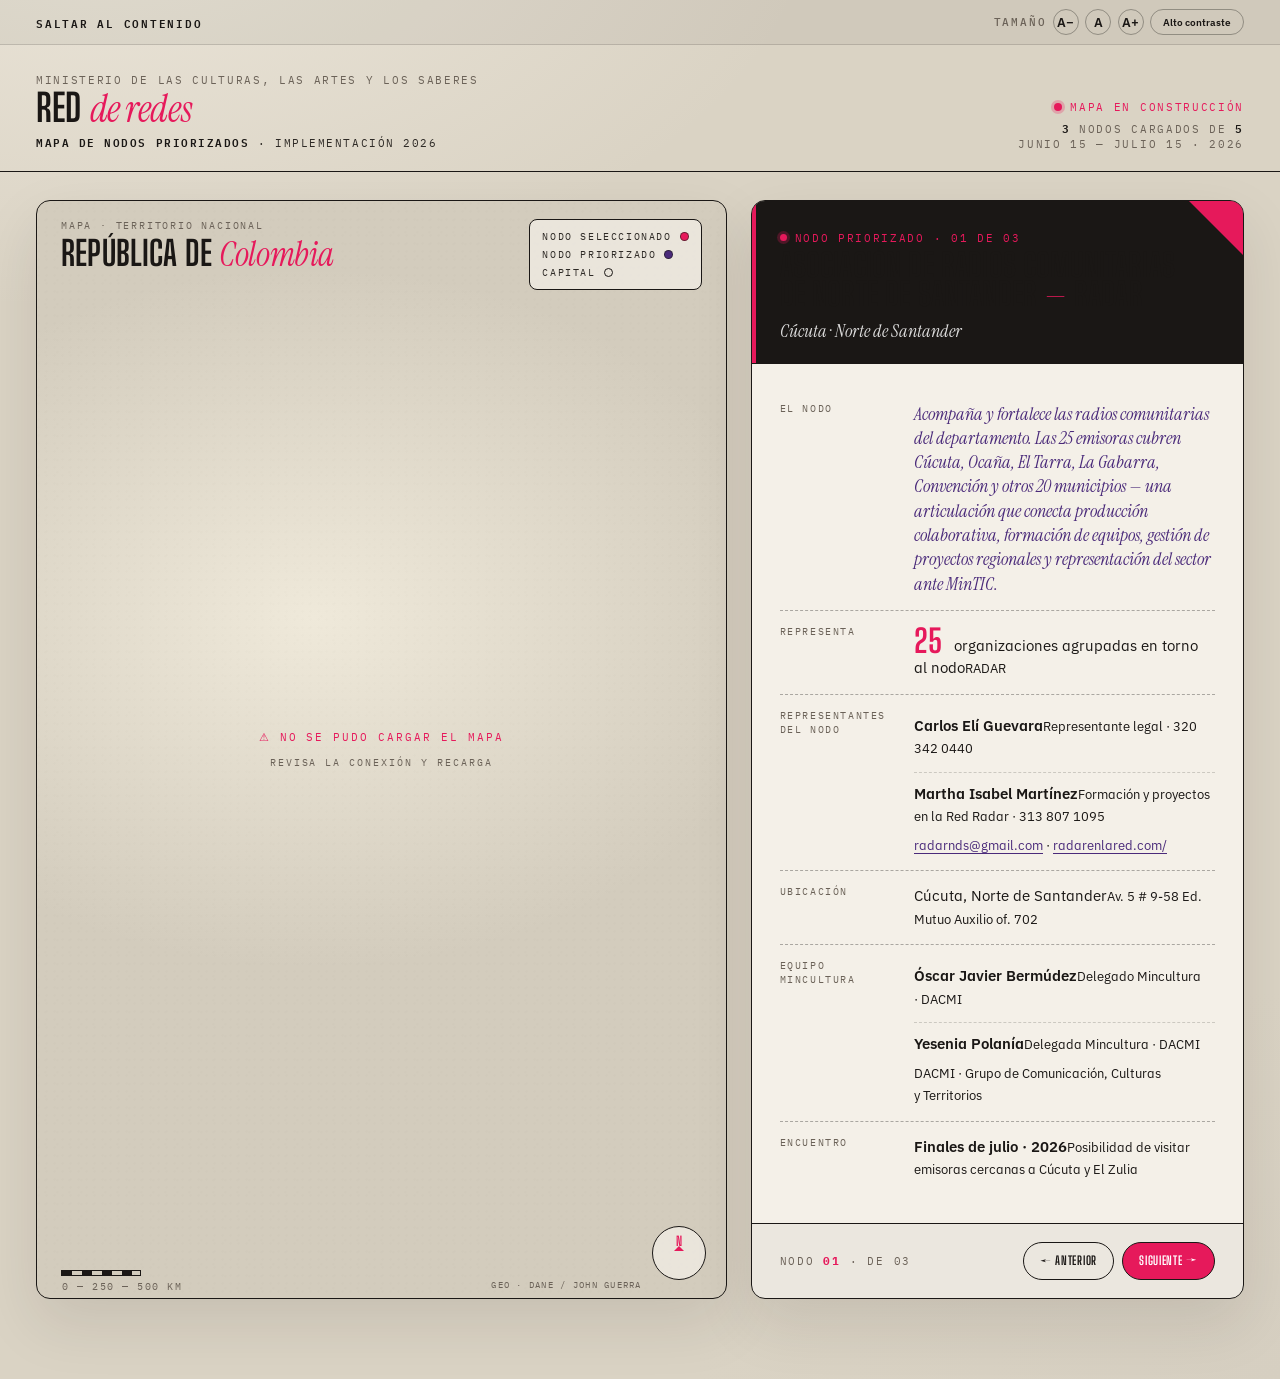
==== ui_kits/red_de_redes/index.html @ 568f2b12 "feat: initial commit — Casa Común Design System (Red de Redes)" ====
<!doctype html>
<html lang="es-CO">
<head>
<meta charset="utf-8">
<title>Red de redes · Mapa de nodos · Minculturas 2026</title>
<link rel="stylesheet" href="../../colors_and_type.css">
<style>
  *,*::before,*::after{box-sizing:border-box}
  html,body{margin:0;padding:0;min-height:100vh}
  body{
    background:
      radial-gradient(1200px 700px at 8% -8%, #ece6da 0%, transparent 60%),
      radial-gradient(900px 600px at 100% 100%, #d6cfc1 0%, transparent 65%),
      #dad3c4;
    color:var(--rdr-ink); font-family:var(--rdr-font-body);
  }

  /* a11y bar */
  .a11y-strip{
    display:flex;align-items:center;justify-content:space-between;
    padding:9px 36px; background:rgba(26,23,21,0.05);
    border-bottom:1px solid var(--rdr-line);
    font-family:var(--rdr-font-mono);font-size:11px;
    color:var(--rdr-ink-mute);text-transform:uppercase;letter-spacing:0.16em;
  }
  .a11y-strip a.skip{color:var(--rdr-ink);font-weight:600;text-decoration:none}

  /* header */
  header.top{
    display:flex;align-items:flex-end;justify-content:space-between;gap:32px;
    padding:28px 36px 20px;border-bottom:1.5px solid var(--rdr-ink);
  }
  .brand .eye{
    font-family:var(--rdr-font-mono);font-size:10.5px;
    text-transform:uppercase;letter-spacing:0.16em;color:var(--rdr-ink-mute);
    margin-bottom:4px;
  }
  .brand h1{
    font-family:var(--rdr-font-display);font-weight:700;text-transform:uppercase;
    font-size:38px;line-height:0.9;color:var(--rdr-ink);margin:0;letter-spacing:0.005em;
  }
  .brand h1 em{
    font-family:var(--rdr-font-editorial);font-style:italic;font-weight:400;
    text-transform:none;letter-spacing:-0.012em;color:#e6195b;
  }
  .brand .doc{
    font-family:var(--rdr-font-mono);font-size:11px;color:var(--rdr-ink-soft);
    text-transform:uppercase;letter-spacing:0.14em;margin-top:6px;
  }
  .brand .doc b{color:var(--rdr-ink);font-weight:600}
  header .meta{
    text-align:right;
    font-family:var(--rdr-font-mono);font-size:10.5px;color:var(--rdr-ink-mute);
    text-transform:uppercase;letter-spacing:0.16em;
  }
  header .meta b{color:var(--rdr-ink);font-weight:600}
  header .meta .pulse{
    display:inline-flex;align-items:center;gap:8px;color:#e6195b;margin-bottom:4px;
  }
  header .meta .pulse::before{
    content:"";width:8px;height:8px;border-radius:99px;background:#e6195b;
    box-shadow:0 0 0 3px rgba(230,25,91,0.25);
    animation:p 1.6s ease-in-out infinite;
  }
  @keyframes p{0%,100%{transform:scale(1)}50%{transform:scale(1.25)}}

  /* main grid */
  main{
    max-width:1480px;margin:0 auto;padding:28px 36px 80px;
    display:grid;grid-template-columns:1.4fr 1fr;gap:24px;align-items:stretch;
  }

  /* MAP STAGE */
  .stage{
    position:relative;min-height:880px;
    background:
      radial-gradient(700px 500px at 40% 38%,#efe9da 0%,transparent 70%),
      #d3ccbd;
    border:1.5px solid var(--rdr-ink);border-radius:14px;overflow:hidden;
    box-shadow:0 24px 60px rgba(26,23,21,.10);
  }
  .stage::before{
    content:"";position:absolute;inset:0;
    background-image:
      radial-gradient(circle at 20% 30%, rgba(26,23,21,.022) 0, transparent 1.5px),
      radial-gradient(circle at 70% 60%, rgba(26,23,21,.020) 0, transparent 1.5px);
    background-size:8px 8px,12px 12px;
    mix-blend-mode:multiply;opacity:.55;pointer-events:none;
  }

  .stage-head{
    position:absolute;top:18px;left:24px;right:24px;z-index:20;
    display:flex;align-items:flex-start;justify-content:space-between;gap:18px;
    pointer-events:none;
  }
  .stage-head .lbl{
    font-family:var(--rdr-font-mono);font-size:10px;
    text-transform:uppercase;letter-spacing:0.18em;color:var(--rdr-ink-mute);
  }
  .stage-head h2{
    font-family:var(--rdr-font-display);font-weight:700;text-transform:uppercase;
    font-size:34px;margin:6px 0 0;letter-spacing:0.005em;line-height:0.92;
    color:var(--rdr-ink);
  }
  .stage-head h2 em{
    font-family:var(--rdr-font-editorial);font-style:italic;font-weight:400;
    text-transform:none;letter-spacing:-0.012em;color:#e6195b;
  }
  .legend{
    background:rgba(244,240,232,0.7);
    border:1.5px solid var(--rdr-ink);border-radius:8px;
    padding:10px 12px;display:flex;flex-direction:column;gap:5px;
    font-family:var(--rdr-font-mono);font-size:10px;
    color:var(--rdr-ink-soft);text-transform:uppercase;letter-spacing:0.16em;
  }
  .legend span{display:inline-flex;align-items:center;gap:8px}
  .legend i{width:9px;height:9px;border-radius:99px;border:1px solid rgba(26,23,21,.6)}

  .map-svg{position:absolute;inset:0;width:100%;height:100%;z-index:1}
  .nodes{position:absolute;inset:0;z-index:3;pointer-events:none}
  .nodes > *{pointer-events:auto}

  /* Loading state */
  .map-loading{
    position:absolute;inset:0;z-index:10;
    display:flex;align-items:center;justify-content:center;flex-direction:column;gap:12px;
    font-family:var(--rdr-font-mono);font-size:11px;color:var(--rdr-ink-mute);
    text-transform:uppercase;letter-spacing:0.18em;
  }
  .map-loading .spinner{
    width:30px;height:30px;border-radius:99px;
    border:2px solid rgba(26,23,21,0.15);border-top-color:#e6195b;
    animation:spin 0.9s linear infinite;
  }
  @keyframes spin{to{transform:rotate(360deg)}}

  /* nodes */
  .node{
    position:absolute;transform:translate(-50%,-50%);
    border-radius:99px;cursor:pointer;
    transition:transform .25s var(--rdr-ease);z-index:4;
    border:none;padding:0;
  }
  .node:focus-visible{outline:3px solid #e6195b;outline-offset:4px}
  .node:hover{transform:translate(-50%,-50%) scale(1.3);z-index:30}

  .node.nodo{
    width:18px;height:18px;background:var(--rdr-morado);
    border:2px solid var(--rdr-ink);
    box-shadow:0 0 0 4px rgba(74,42,122,0.18);
  }
  .node.nodo.selected{
    background:#e6195b;
    box-shadow:0 0 0 6px rgba(230,25,91,0.25);
    z-index:6;
  }
  .node.nodo.selected::after{
    content:"";position:absolute;inset:-3px;border-radius:99px;
    border:1.5px dashed var(--rdr-ink);
    animation:rot 14s linear infinite;
  }
  @keyframes rot{to{transform:rotate(360deg)}}
  .node.nodo.selected::before{
    content:"";position:absolute;inset:-2px;border-radius:99px;
    box-shadow:0 0 0 0 rgba(230,25,91,.55);
    animation:ring 2.2s ease-out infinite;
  }
  @keyframes ring{0%{box-shadow:0 0 0 0 rgba(230,25,91,.5)}100%{box-shadow:0 0 0 28px rgba(230,25,91,0)}}

  .node-label{
    position:absolute;
    font-family:var(--rdr-font-display);font-weight:700;text-transform:uppercase;
    font-size:13px;line-height:1;letter-spacing:0.04em;color:var(--rdr-ink);
    text-align:left;white-space:nowrap;pointer-events:none;
    transform:translate(14px,-8px);
  }
  .node-label small{
    display:block;margin-top:4px;
    font-family:var(--rdr-font-mono);font-size:9.5px;font-weight:500;
    text-transform:uppercase;letter-spacing:0.14em;color:var(--rdr-ink-mute);
    text-wrap:pretty;
  }
  .node-label.selected{color:#e6195b}
  .node-label.left{transform:translate(calc(-100% - 14px),-8px);text-align:right}

  /* Capital reference (Bogotá) - small, non-clickable, just orientation */
  .capital-ref{
    position:absolute;width:9px;height:9px;border-radius:99px;
    background:transparent;border:1.5px solid var(--rdr-ink);
    transform:translate(-50%,-50%);z-index:3;
  }
  .capital-ref::after{
    content:"Bogotá";position:absolute;top:14px;left:50%;transform:translateX(-50%);
    font-family:var(--rdr-font-mono);font-size:9.5px;font-weight:500;
    text-transform:uppercase;letter-spacing:0.14em;color:var(--rdr-ink-mute);
    white-space:nowrap;
  }

  .compass{
    position:absolute;bottom:18px;right:20px;z-index:20;
    width:54px;height:54px;border-radius:99px;
    border:1.5px solid var(--rdr-ink);background:rgba(244,240,232,0.7);
    display:flex;align-items:center;justify-content:center;
    font-family:var(--rdr-font-display);font-weight:700;font-size:13px;
    color:var(--rdr-ink);
  }
  .compass::before{content:"N";position:absolute;top:6px;color:#e6195b}
  .compass::after{
    content:"";position:absolute;left:50%;top:14px;width:0;height:0;
    border:5px solid transparent;border-bottom-color:#e6195b;transform:translateX(-50%);
  }
  .scale{
    position:absolute;bottom:22px;left:24px;z-index:20;
    display:flex;align-items:center;gap:8px;
    font-family:var(--rdr-font-mono);font-size:9.5px;
    text-transform:uppercase;letter-spacing:0.16em;color:var(--rdr-ink-mute);
  }
  .scale .bar{
    width:80px;height:6px;border:1.5px solid var(--rdr-ink);position:relative;
    background:linear-gradient(90deg,var(--rdr-ink) 50%,transparent 50%) 0/20px 6px;
  }
  .scale .bar::after{content:"0 — 250 — 500 km";position:absolute;top:9px;left:0;white-space:nowrap}

  .map-attrib{
    position:absolute;bottom:8px;right:84px;z-index:20;
    font-family:var(--rdr-font-mono);font-size:9px;
    color:var(--rdr-ink-mute);text-transform:uppercase;letter-spacing:0.14em;
  }

  /* FICHA panel */
  .ficha{
    background:#f4f0e8;border:1.5px solid var(--rdr-ink);border-radius:14px;
    overflow:hidden;display:flex;flex-direction:column;
    box-shadow:0 24px 60px rgba(26,23,21,.10);position:relative;
  }
  .ficha::before{
    content:"";position:absolute;top:0;right:0;
    width:0;height:0;
    border-top:54px solid #e6195b;border-left:54px solid transparent;z-index:5;
  }
  .ficha-hero{
    padding:24px 28px 20px;background:#1a1715;color:#fff;
    border-bottom:1.5px solid var(--rdr-ink);position:relative;overflow:hidden;
  }
  .ficha-hero::after{
    content:"";position:absolute;top:0;left:-2px;width:6px;height:100%;background:#e6195b;
  }
  .ficha-hero .eye{
    font-family:var(--rdr-font-mono);font-size:10.5px;
    text-transform:uppercase;letter-spacing:0.16em;color:#e6195b;margin-bottom:6px;
    display:inline-flex;align-items:center;gap:8px;
  }
  .ficha-hero .eye::before{
    content:"";width:7px;height:7px;border-radius:99px;background:#e6195b;
    box-shadow:0 0 0 3px rgba(230,25,91,.25);
    animation:p 1.6s ease-in-out infinite;
  }
  .ficha-hero h3{
    font-family:var(--rdr-font-display);font-weight:700;text-transform:uppercase;
    font-size:32px;line-height:0.92;margin:0;letter-spacing:0.005em;text-wrap:balance;
  }
  .ficha-hero h3 em{
    font-family:var(--rdr-font-editorial);font-style:italic;font-weight:400;
    text-transform:none;letter-spacing:-0.012em;color:#e6195b;
  }
  .ficha-hero .lugar{
    font-family:var(--rdr-font-editorial);font-style:italic;font-size:18px;
    color:rgba(255,255,255,0.85);margin-top:8px;
  }

  .ficha-body{padding:24px 28px 28px;overflow-y:auto;flex:1}
  .row{
    display:grid;grid-template-columns:120px 1fr;gap:14px;
    padding:14px 0;border-bottom:1px dashed var(--rdr-line-strong);
  }
  .row:last-child{border-bottom:none}
  .row .k{
    font-family:var(--rdr-font-mono);font-size:10px;
    text-transform:uppercase;letter-spacing:0.16em;color:var(--rdr-ink-mute);
    line-height:1.4;
  }
  .row .v{
    font-family:var(--rdr-font-body);font-size:15px;line-height:1.5;
    color:var(--rdr-ink);text-wrap:pretty;
  }
  .row .v b{font-weight:600;color:var(--rdr-ink)}
  .row .v.lead{
    font-family:var(--rdr-font-editorial);font-style:italic;
    font-size:18px;color:var(--rdr-morado);line-height:1.35;text-wrap:pretty;
  }
  .row .v .num{
    font-family:var(--rdr-font-display);font-weight:700;
    font-size:32px;line-height:1;color:#e6195b;letter-spacing:0;
    display:inline-block;margin-right:8px;vertical-align:-2px;
  }
  .row .v .small{
    display:block;margin-top:4px;
    font-family:var(--rdr-font-mono);font-size:10.5px;
    color:var(--rdr-ink-mute);text-transform:uppercase;letter-spacing:0.14em;
  }
  .row .v .person{
    display:block;padding:6px 0;
  }
  .row .v .person + .person{border-top:1px dashed rgba(26,23,21,0.18);margin-top:6px;padding-top:10px}
  .row .v a{color:var(--rdr-morado);text-decoration:none;border-bottom:1px solid var(--rdr-morado)}
  .row .v a:hover{color:#e6195b;border-bottom-color:#e6195b}

  .ficha-footer{
    padding:18px 28px;border-top:1.5px solid var(--rdr-ink);
    background:rgba(26,23,21,0.04);
    display:flex;align-items:center;justify-content:space-between;gap:12px;
  }
  .nav-prev-next{display:flex;gap:8px}
  .ctrl{
    height:38px;padding:0 16px;border-radius:99px;
    background:transparent;color:var(--rdr-ink);
    border:1.5px solid var(--rdr-ink);cursor:pointer;
    font-family:var(--rdr-font-display);font-weight:700;
    text-transform:uppercase;font-size:12px;letter-spacing:0.06em;
    display:inline-flex;align-items:center;gap:6px;
    transition:all .14s var(--rdr-ease);
  }
  .ctrl:hover{background:var(--rdr-ink);color:#fff}
  .ctrl.primary{background:#e6195b;border-color:var(--rdr-ink);color:#fff}
  .ctrl.primary:hover{background:var(--rdr-ink)}
  .counter{
    font-family:var(--rdr-font-mono);font-size:11px;
    text-transform:uppercase;letter-spacing:0.16em;color:var(--rdr-ink-mute);
  }
  .counter b{color:#e6195b;font-weight:700}

  @media (max-width:1080px){
    main{grid-template-columns:1fr}
  }
</style>
</head>
<body>

<div class="a11y-strip">
  <a href="#contenido" class="skip">Saltar al contenido</a>
  <div class="rdr-a11y-nav" aria-label="Accesibilidad">
    <span>Tamaño</span>
    <button>A−</button><button>A</button><button>A+</button>
    <button style="width:auto;padding:0 12px;height:26px;font-size:10px">Alto contraste</button>
  </div>
</div>

<header class="top">
  <div class="brand">
    <div class="eye">Ministerio de las Culturas, las Artes y los Saberes</div>
    <h1>Red <em>de redes</em></h1>
    <div class="doc"><b>Mapa de nodos priorizados</b> · Implementación 2026</div>
  </div>
  <div class="meta">
    <div class="pulse">Mapa en construcción</div>
    <div><b>3</b> nodos cargados de <b>5</b></div>
    <div>Junio 15 — Julio 15 · 2026</div>
  </div>
</header>

<main id="contenido">

  <!-- ====== MAP ====== -->
  <section class="stage">
    <div class="stage-head">
      <div>
        <div class="lbl">Mapa · territorio nacional</div>
        <h2>República de <em>Colombia</em></h2>
      </div>
      <div class="legend">
        <span>Nodo seleccionado <i style="background:#e6195b"></i></span>
        <span>Nodo priorizado <i style="background:var(--rdr-morado)"></i></span>
        <span>Capital <i style="background:transparent;border:1.5px solid #1a1715"></i></span>
      </div>
    </div>

    <div class="map-loading" id="loading">
      <div class="spinner"></div>
      <div>Cargando geografía · Colombia</div>
    </div>

    <svg class="map-svg" id="mapSvg" viewBox="0 0 880 880" preserveAspectRatio="xMidYMid meet">
      <defs>
        <filter id="ink"><feTurbulence type="fractalNoise" baseFrequency="0.9" numOctaves="2" seed="9"/><feDisplacementMap in="SourceGraphic" scale="0.6"/></filter>
      </defs>
      <g id="depts" fill="rgba(234,217,204,0.4)" stroke="rgba(26,23,21,0.35)" stroke-width="0.7" stroke-linejoin="round"></g>
      <path id="outline" fill="none" stroke="var(--rdr-ink)" stroke-width="1.6" stroke-linejoin="round"></path>

      <!-- mesh: subtle connections from each nodo to capital -->
      <g id="axons" stroke="#4a2a7a" stroke-width="1.0" fill="none" stroke-opacity="0.55" stroke-dasharray="3 4"></g>
    </svg>

    <div class="nodes" id="nodesLayer"></div>

    <div class="map-attrib">geo · DANE / John Guerra</div>
    <div class="scale"><span class="bar"></span></div>
    <div class="compass"></div>
  </section>

  <!-- ====== FICHA ====== -->
  <aside class="ficha" id="ficha"></aside>

</main>

<script>
/* =====================================================================
   NODES — datos reales según correos de Mincultura (Dirección de
   Poblaciones + DACMI). Solo estos 3 son interactivos.
===================================================================== */
const nodos = [
  {
    id:'cucuta',
    lon:-72.50, lat:7.89, city:'Cúcuta',
    red:'RADAR',
    redLong:'Asociación de Radios Comunitarias de Norte de Santander — RADAR',
    departamento:'Norte de Santander',
    representantes:[
      {nombre:'Carlos Elí Guevara', rol:'Representante legal', tel:'320 342 0440'},
      {nombre:'Martha Isabel Martínez', rol:'Formación y proyectos en la Red Radar', tel:'313 807 1095'},
    ],
    correo:'radarnds@gmail.com',
    web:'https://radarenlared.com/',
    organizaciones:25,
    fortaleza:'Acompaña y fortalece las radios comunitarias del departamento. Las 25 emisoras cubren Cúcuta, Ocaña, El Tarra, La Gabarra, Convención y otros 20 municipios — una articulación que conecta producción colaborativa, formación de equipos, gestión de proyectos regionales y representación del sector ante MinTIC.',
    delegados:[
      {nombre:'Óscar Javier Bermúdez', rol:'Delegado Mincultura · DACMI'},
      {nombre:'Yesenia Polanía', rol:'Delegada Mincultura · DACMI'},
    ],
    grupo:'DACMI · Grupo de Comunicación, Culturas y Territorios',
    fecha:'Finales de julio · 2026',
    fechaNote:'Posibilidad de visitar emisoras cercanas a Cúcuta y El Zulia',
    lugar:'Cúcuta',
    direccion:'Av. 5 # 9-58 Ed. Mutuo Auxilio of. 702',
  },
  {
    id:'quibdo',
    lon:-76.66, lat:5.69, city:'Quibdó',
    red:'Mujeres del Chocó',
    redLong:'Red de mujeres artistas, cultoras y sabedoras del Chocó',
    departamento:'Chocó',
    representantes:[
      {nombre:'Nelly Caizamo', rol:'Lideresa', tel:'321 840 3767'},
    ],
    correo:'',
    web:'',
    organizaciones:15,
    fortaleza:'Cuidado de la paz y articulación con el fortalecimiento de la Red Internacional de Mujeres artistas, cultoras y sabedoras por la paz.',
    delegados:[
      {nombre:'Alba Cecilia Pineda', rol:'Delegada Mincultura · Dirección de Poblaciones'},
      {nombre:'Alejandra Ballén', rol:'Delegada Mincultura · Dirección de Poblaciones'},
    ],
    grupo:'Dirección de Poblaciones',
    fecha:'18 de junio · 2026',
    fechaNote:'Tentativa, a concertar con organizaciones',
    lugar:'Quibdó',
    direccion:'Por confirmar',
  },
  {
    id:'neiva',
    lon:-75.28, lat:2.94, city:'Neiva',
    red:'Juntanza de Jóvenes',
    redLong:'Juntanza de Jóvenes — Minga del Suroccidente',
    departamento:'Huila',
    representantes:[
      {nombre:'Yiner Quiguantar Cortés', rol:'Vocero', tel:'322 687 0655'},
    ],
    correo:'',
    web:'',
    organizaciones:40,
    fortaleza:'Inciden en las decisiones que afectan a las juventudes desde la movilización pacífica, la construcción y resistencia cultural, artística, política y social; defienden la vida, los derechos humanos, el territorio y la paz.',
    delegados:[
      {nombre:'William Aguilera', rol:'Delegado Mincultura · Dirección de Poblaciones'},
    ],
    grupo:'Dirección de Poblaciones',
    fecha:'15 de julio · 2026',
    fechaNote:'Tentativa, a concertar con organizaciones',
    lugar:'Neiva',
    direccion:'Por confirmar',
  },
];

const bogota = {lon:-74.08, lat:4.61};

/* =====================================================================
   PROJECTION + MAP RENDER
   Cargamos GeoJSON real desde el gist de John Guerra (público).
===================================================================== */
const W=880, H=880;
const PAD = 40;
const GEO_URL = 'https://gist.githubusercontent.com/john-guerra/43c7656821069d00dcbc/raw/be6a6e239cd5b5b803c6e7c2ec405b793a9064dd/Colombia.geo.json';

let projector = null;

async function loadMap(){
  let geo;
  try{
    const res = await fetch(GEO_URL);
    if(!res.ok) throw new Error('HTTP '+res.status);
    geo = await res.json();
  }catch(err){
    console.error('Falló carga de GeoJSON, usando fallback', err);
    document.getElementById('loading').innerHTML =
      '<div style="color:#e6195b">⚠ No se pudo cargar el mapa</div>'+
      '<div style="font-size:10px">Revisa la conexión y recarga</div>';
    return;
  }

  /* compute bounds — pero ignoramos San Andrés (las islas, lon < -79)
     para no comprimir el continente. San Andrés queda fuera del recorte. */
  let minLon=Infinity,maxLon=-Infinity,minLat=Infinity,maxLat=-Infinity;
  function eachPt(coords, fn){
    if(typeof coords[0]==='number'){ fn(coords); return; }
    coords.forEach(c=>eachPt(c,fn));
  }
  geo.features.forEach(f=>{
    eachPt(f.geometry.coordinates, ([lon,lat])=>{
      // skip island archipelago for bounds calc
      if(lon < -79.5) return;
      if(lon<minLon)minLon=lon; if(lon>maxLon)maxLon=lon;
      if(lat<minLat)minLat=lat; if(lat>maxLat)maxLat=lat;
    });
  });

  /* simple equirectangular fit, latitude-corrected */
  const midLat = (minLat+maxLat)/2;
  const cosLat = Math.cos(midLat * Math.PI/180);
  const lonRange = (maxLon-minLon) * cosLat;
  const latRange = (maxLat-minLat);

  const aw = W - 2*PAD;
  const ah = H - 2*PAD;
  // scale to fit
  const sx = aw / lonRange;
  const sy = ah / latRange;
  const s = Math.min(sx, sy) * 0.96;
  const ox = PAD + (aw - lonRange*s)/2;
  const oy = PAD + (ah - latRange*s)/2;

  projector = function(lon, lat){
    const x = ox + (lon - minLon) * cosLat * s;
    const y = oy + (maxLat - lat) * s;
    return {x, y};
  };

  /* render department polygons — saltarse San Andrés (toda costa lon<-79.5)
     porque queda fuera del recorte y rompe el clip */
  const depts = document.getElementById('depts');
  let deptHTML = '';
  geo.features.forEach((f, i)=>{
    const g = f.geometry;
    const polys = g.type==='Polygon' ? [g.coordinates] : g.coordinates;
    polys.forEach(poly=>{
      // skip if first ring is entirely in island lon range
      const firstPt = poly[0][0];
      if(firstPt[0] < -79.5) return;
      let d='';
      poly.forEach(ring=>{
        ring.forEach(([lon,lat], k)=>{
          const p = projector(lon,lat);
          d += (k===0?'M':'L') + p.x.toFixed(1) + ',' + p.y.toFixed(1);
        });
        d += 'Z';
      });
      deptHTML += `<path d="${d}"></path>`;
    });
  });
  depts.innerHTML = deptHTML;

  /* render outer outline by drawing a thicker stroke around each polygon */
  // (we already get departmental seams from depts; outline is the same paths
  //  rendered with ink stroke on top — handled above)

  /* axons cap → nodos (subtle) */
  const cap = projector(bogota.lon, bogota.lat);
  let axHTML = '';
  nodos.forEach(n=>{
    const p = projector(n.lon, n.lat);
    const mx = (cap.x+p.x)/2, my = (cap.y+p.y)/2;
    const dx = p.x-cap.x, dy = p.y-cap.y;
    const off = 30 + Math.random()*20;
    const nx = -dy, ny = dx, nl = Math.hypot(nx,ny)||1;
    const cx = mx + (nx/nl)*off, cy = my + (ny/nl)*off;
    axHTML += `<path d="M${cap.x.toFixed(1)},${cap.y.toFixed(1)} Q${cx.toFixed(1)},${cy.toFixed(1)} ${p.x.toFixed(1)},${p.y.toFixed(1)}"/>`;
  });
  document.getElementById('axons').innerHTML = axHTML;

  /* place nodes */
  const layer = document.getElementById('nodesLayer');
  let html = '';
  // Capital reference (small ring, non-clickable)
  html += `<div class="capital-ref" style="left:${cap.x}px;top:${cap.y}px"></div>`;

  nodos.forEach((n, i)=>{
    const p = projector(n.lon, n.lat);
    n._x = p.x; n._y = p.y;
    const labelClass = n.id==='cucuta' ? '' : 'left'; // cucuta is far right, label goes right; others to the left
    html += `<button class="node nodo ${i===0?'selected':''}" data-id="${n.id}" style="left:${p.x}px;top:${p.y}px" aria-label="${n.city} — ${n.red}"></button>`;
    html += `<div class="node-label ${labelClass} ${i===0?'selected':''}" data-label-id="${n.id}" style="left:${p.x}px;top:${p.y}px">${n.city}<small>${n.red}</small></div>`;
  });
  layer.innerHTML = html;

  // wire clicks
  document.querySelectorAll('.node.nodo').forEach(el=>{
    el.addEventListener('click', ()=> select(el.dataset.id));
  });

  document.getElementById('loading').style.display='none';
}

/* =====================================================================
   FICHA RENDERING
===================================================================== */
const ficha = document.getElementById('ficha');
let current = 0;

function renderFicha(){
  const n = nodos[current];

  const repsHTML = n.representantes.map(r=>
    `<span class="person"><b>${r.nombre}</b><small>${r.rol} · ${r.tel}</small></span>`
  ).join('');

  const delsHTML = n.delegados.map(d=>
    `<span class="person"><b>${d.nombre}</b><small>${d.rol}</small></span>`
  ).join('');

  const contactoExtra = [];
  if(n.correo) contactoExtra.push(`<a href="mailto:${n.correo}">${n.correo}</a>`);
  if(n.web) contactoExtra.push(`<a href="${n.web}" target="_blank" rel="noopener">${n.web.replace(/^https?:\/\//,'')}</a>`);

  ficha.innerHTML = `
    <div class="ficha-hero">
      <div class="eye">Nodo priorizado · ${String(current+1).padStart(2,'0')} de ${String(nodos.length).padStart(2,'0')}</div>
      <h3>${n.redLong.replace(/—/, '<em>—</em>')}</h3>
      <div class="lugar">${n.city} · ${n.departamento}</div>
    </div>

    <div class="ficha-body">

      <div class="row">
        <div class="k">El nodo</div>
        <div class="v lead">${n.fortaleza}</div>
      </div>

      <div class="row">
        <div class="k">Representa</div>
        <div class="v"><span class="num">${n.organizaciones}</span> organizaciones agrupadas en torno al nodo<small>${n.red}</small></div>
      </div>

      <div class="row">
        <div class="k">Representante${n.representantes.length>1?'s':''} del nodo</div>
        <div class="v">${repsHTML}${contactoExtra.length?`<small style="margin-top:8px">${contactoExtra.join(' · ')}</small>`:''}</div>
      </div>

      <div class="row">
        <div class="k">Ubicación</div>
        <div class="v">${n.city}, ${n.departamento}<small>${n.direccion}</small></div>
      </div>

      <div class="row">
        <div class="k">Equipo Mincultura</div>
        <div class="v">${delsHTML}<small style="margin-top:8px">${n.grupo}</small></div>
      </div>

      <div class="row">
        <div class="k">Encuentro</div>
        <div class="v"><b>${n.fecha}</b><small>${n.fechaNote}</small></div>
      </div>

    </div>

    <div class="ficha-footer">
      <div class="counter">Nodo <b>${String(current+1).padStart(2,'0')}</b> · de ${String(nodos.length).padStart(2,'0')}</div>
      <div class="nav-prev-next">
        <button class="ctrl" id="prevBtn">← Anterior</button>
        <button class="ctrl primary" id="nextBtn">Siguiente →</button>
      </div>
    </div>
  `;

  document.getElementById('prevBtn').onclick = ()=>{ const ni = (current-1+nodos.length)%nodos.length; select(nodos[ni].id); };
  document.getElementById('nextBtn').onclick = ()=>{ const ni = (current+1)%nodos.length; select(nodos[ni].id); };
}

function select(id){
  current = nodos.findIndex(n=>n.id===id);
  document.querySelectorAll('.node.nodo').forEach(el=>{
    el.classList.toggle('selected', el.dataset.id===id);
  });
  document.querySelectorAll('.node-label').forEach(el=>{
    el.classList.toggle('selected', el.dataset.labelId===id);
  });
  renderFicha();
}

renderFicha();
loadMap();
</script>

</body>
</html>
---- colors_and_type.css ----
/* ============================================================
   RED DE REDES — Design tokens
   Ministerio de las Culturas, las Artes y los Saberes · Colombia
   ============================================================
   Visual register: ink-on-paper network diagrams, organic
   membranes, graph atlases. Black line over white space, with
   the warm Casa Común palette held back as accent only.
   ============================================================
   Type pairing rationale (refs: cell-membrane ink drawing +
   force-directed graph): we need a display face whose curves
   feel hand-drawn and high-contrast — like ink that swells and
   thins as it traces an organic boundary — paired with a body
   face that has the neutral, diagrammatic precision of node
   labels in a scientific atlas.

     Display  · Instrument Serif  (high contrast, sharp ductus,
                                   organic curves, near-italic
                                   energy at every weight)
     Body/UI  · IBM Plex Sans     (technical neutrality, clear
                                   at small sizes, slight humanist
                                   warmth so it doesn't feel
                                   sterile next to the serif)
     Mono     · IBM Plex Mono     (for node IDs, coordinates,
                                   data labels in the map)

   Both Plex faces are open-source and broadly available; IBM
   Plex is also a strong fit for institutional / technical
   documentation, which matches the "atlas of the network"
   register the user is steering toward.
   ============================================================ */

@import url('https://fonts.googleapis.com/css2?family=Big+Shoulders+Display:wght@300;400;500;600;700;800;900&display=swap');
@import url('https://fonts.googleapis.com/css2?family=Instrument+Serif:ital,wght@0,400;1,400&display=swap');
@import url('https://fonts.googleapis.com/css2?family=IBM+Plex+Sans:ital,wght@0,300;0,400;0,500;0,600;0,700;1,400;1,500&display=swap');
@import url('https://fonts.googleapis.com/css2?family=IBM+Plex+Mono:ital,wght@0,400;0,500;0,600;1,400&display=swap');
@import url('https://fonts.googleapis.com/css2?family=Material+Symbols+Outlined:wght,FILL@100..700,0..1&display=swap');

:root {
  /* ---------- Palette ----------
     Mostly black ink over off-white paper, à la diagram /
     atlas. Warm earth tones from Casa Común remain available
     but are now ACCENTS, not surfaces. */

  /* Surface scale — cool stone + pale flesh, NOT warm cream */
  --rdr-stone:        #e8e4dd;   /* primary page bg — neutral warm grey */
  --rdr-stone-2:      #ddd7cc;   /* shadow stone */
  --rdr-stone-3:      #cbc4b8;   /* deeper stone, dividers */
  --rdr-flesh:        #ead9cc;   /* pale flesh — accent surface */
  --rdr-flesh-2:      #d9c2b0;   /* deeper flesh */
  --rdr-paper-pure:   #f4f0e8;   /* lightest card surface (still off-white-grey) */
  --rdr-ink:          #1a1715;   /* deep cool-warm near-black */
  --rdr-ink-soft:     #2e2a26;
  --rdr-ink-mute:     #6b6258;
  --rdr-ink-faint:    #a39a8d;

  /* Legacy paper aliases (kept so existing components still work) */
  --rdr-paper:        var(--rdr-stone);
  --rdr-paper-2:      var(--rdr-stone-2);

  /* Hairlines / connection lines */
  --rdr-line:         rgba(14,13,11,0.14);
  --rdr-line-soft:    rgba(14,13,11,0.08);
  --rdr-line-strong:  rgba(14,13,11,0.32);
  --rdr-line-ink:     rgba(14,13,11,0.85); /* graph edges */

  /* Accent palette — DEEPER, more saturation, with institutional purple */
  --rdr-morado:       #4a2a7a;   /* MORADO INSTITUCIONAL — Ministerio (signature) */
  --rdr-morado-deep:  #2f1853;   /* deepest aubergine */
  --rdr-morado-soft:  #7a5cb0;   /* lifted violet */
  --rdr-coral:        #d44a35;   /* deeper red-coral, more pigment */
  --rdr-coral-deep:   #a23018;
  --rdr-terracotta:   #8a2e1a;
  --rdr-ochre:        #b87a2a;
  --rdr-mostaza:      #c89425;
  --rdr-verde:        #2f5a32;   /* deep botanical green */
  --rdr-verde-soft:   #688a4a;
  --rdr-azul-noche:   #1c2540;   /* deeper indigo-night */
  --rdr-azul-cielo:   #4a7396;
  --rdr-cyan-mark:    #2a8a86;   /* deeper teal */
  --rdr-magenta:      #8a2856;   /* magenta-vino, sister to morado */

  /* Surfaces (semantic) */
  --rdr-bg:           var(--rdr-stone);
  --rdr-bg-flesh:     var(--rdr-flesh);
  --rdr-bg-pure:      var(--rdr-paper-pure);
  --rdr-bg-deep:      var(--rdr-ink);
  --rdr-fg:           var(--rdr-ink);
  --rdr-fg-muted:     var(--rdr-ink-mute);
  --rdr-fg-faint:     var(--rdr-ink-faint);
  --rdr-fg-on-dark:   var(--rdr-paper);

  /* ---------- Type ---------- */
  /* Display: Big Shoulders Display — condensed, slim, characterful;
     Impact-flavored but with sharper humanist terminals + variable weight.
     Editorial: Instrument Serif (italic only, used as accent voice).
     Body/UI: IBM Plex Sans (technical neutrality). */
  --rdr-font-display:   "Big Shoulders Display", "Oswald", Impact, sans-serif;
  --rdr-font-editorial: "Instrument Serif", Georgia, serif;
  --rdr-font-body:      "IBM Plex Sans", system-ui, -apple-system, sans-serif;
  --rdr-font-mono:    "IBM Plex Mono", ui-monospace, "SFMono-Regular", monospace;
  --rdr-font-icon:    "Material Symbols Outlined";

  /* Tracking */
  --rdr-tracking-display: -0.012em;   /* Instrument Serif sets tight */
  --rdr-tracking-body:     0;
  --rdr-tracking-eyebrow:  0.16em;    /* uppercase mono labels */
  --rdr-tracking-mono:     0.04em;

  /* ---------- Radius ----------
     Network diagrams are mostly orthogonal + circular.
     Radii are crisp, never pillowy. */
  --rdr-r-xs:  2px;
  --rdr-r-sm:  4px;
  --rdr-r-md:  8px;
  --rdr-r-lg:  14px;
  --rdr-r-xl:  22px;
  --rdr-r-pill:9999px;

  /* ---------- Spacing ---------- */
  --rdr-s-1:  4px;  --rdr-s-2:  8px;  --rdr-s-3:  12px;
  --rdr-s-4:  16px; --rdr-s-5:  24px; --rdr-s-6:  32px;
  --rdr-s-7:  48px; --rdr-s-8:  64px; --rdr-s-9:  96px;

  /* ---------- Shadows ----------
     Quiet. Ink-on-paper does not levitate. */
  --rdr-shadow-sm: 0 1px 0 rgba(14,13,11,0.06);
  --rdr-shadow-md: 0 1px 0 rgba(14,13,11,0.06), 0 12px 28px rgba(14,13,11,0.06);
  --rdr-shadow-lg: 0 1px 0 rgba(14,13,11,0.08), 0 24px 60px rgba(14,13,11,0.10);
  --rdr-shadow-ink: 0 0 0 1px rgba(14,13,11,0.85); /* "ink stroke" treatment */

  /* Motion */
  --rdr-ease: cubic-bezier(.2,.7,.2,1);
  --rdr-dur-fast: 0.16s;
  --rdr-dur-base: 0.30s;
  --rdr-dur-slow: 0.6s;
}

/* ============================================================
   Semantic styles
   ============================================================ */
html, body {
  font-family: var(--rdr-font-body);
  color: var(--rdr-fg);
  background: var(--rdr-bg);
  font-feature-settings: "ss01", "cv02", "cv11"; /* Plex stylistic */
}

/* ----- Display: Big Shoulders Display, slim + condensed ----- */
.rdr-display, .rdr-h1, .rdr-h2, .rdr-h3,
h1, h2, h3, h4 {
  font-family: var(--rdr-font-display);
  font-weight: 600;
  letter-spacing: 0.005em;
  line-height: 0.92;
  color: var(--rdr-fg);
  text-transform: uppercase;
}

.rdr-display {
  font-size: clamp(3.5rem, 9vw, 8rem);
  font-weight: 700;
  line-height: 0.88;
  text-wrap: balance;
}
.rdr-h1 { font-size: clamp(2.5rem, 5vw, 4.5rem); font-weight: 700; line-height: 0.92; }
.rdr-h2 { font-size: clamp(1.75rem, 3.2vw, 2.75rem); font-weight: 600; line-height: 0.95; }
.rdr-h3 { font-size: clamp(1.2rem, 1.8vw, 1.5rem); font-weight: 600; line-height: 1.05; }

/* Editorial italic accent (Instrument Serif) — for *ese énfasis lírico* */
.rdr-italic, .rdr-editorial {
  font-family: var(--rdr-font-editorial);
  font-style: italic;
  font-weight: 400;
  text-transform: none;
  letter-spacing: -0.005em;
}

/* ----- Eyebrow / mono label ----- */
.rdr-eyebrow {
  font-family: var(--rdr-font-mono);
  font-size: 0.7rem;
  font-weight: 500;
  text-transform: uppercase;
  letter-spacing: var(--rdr-tracking-eyebrow);
  color: var(--rdr-fg-muted);
}
.rdr-eyebrow-ink { color: var(--rdr-ink); }
.rdr-eyebrow-coral { color: var(--rdr-coral-deep); }

/* ----- Body ----- */
.rdr-body {
  font-family: var(--rdr-font-body);
  font-size: 1rem;
  line-height: 1.55;
  font-weight: 400;
}
.rdr-body-lg {
  font-size: clamp(1.05rem, 1.4vw, 1.18rem);
  line-height: 1.55;
  font-weight: 400;
}
.rdr-body-sm {
  font-size: 0.875rem;
  line-height: 1.5;
  color: var(--rdr-fg-muted);
}

/* ----- Pull quote — Instrument italic, the lyric voice ----- */
.rdr-quote {
  font-family: var(--rdr-font-editorial);
  font-style: italic;
  font-weight: 400;
  font-size: clamp(1.5rem, 2.6vw, 2.1rem);
  line-height: 1.25;
  color: var(--rdr-morado);
  letter-spacing: -0.005em;
  text-wrap: pretty;
}

/* ----- Data / coordinates ----- */
.rdr-mono {
  font-family: var(--rdr-font-mono);
  font-size: 0.78rem;
  letter-spacing: var(--rdr-tracking-mono);
  color: var(--rdr-fg-muted);
}
.rdr-mono-ink { color: var(--rdr-ink); }

.rdr-caption {
  font-size: 0.85rem;
  color: var(--rdr-fg-muted);
  line-height: 1.45;
}

/* ============================================================
   Accessibility nav contract
   (small mono buttons, ink hairlines)
   ============================================================ */
.rdr-a11y-nav {
  display: inline-flex; align-items: center; gap: 0.4rem;
  font-family: var(--rdr-font-mono);
  font-size: 0.7rem;
  color: var(--rdr-fg-muted);
  font-weight: 500;
  text-transform: uppercase;
  letter-spacing: var(--rdr-tracking-eyebrow);
}
.rdr-a11y-nav button {
  width: 26px; height: 26px;
  border-radius: 999px;
  background: transparent;
  border: 1px solid var(--rdr-line-strong);
  color: var(--rdr-ink);
  font-family: var(--rdr-font-body);
  font-weight: 600;
  cursor: pointer;
  display: inline-flex; align-items: center; justify-content: center;
  transition: all var(--rdr-dur-fast) var(--rdr-ease);
}
.rdr-a11y-nav button:hover {
  background: var(--rdr-ink); color: var(--rdr-paper);
  border-color: var(--rdr-ink);
}

/* ============================================================
   Legacy --cc-* aliases
   (kept so older preview files keep rendering — points at
   the new ink-first tokens; warm names map to accent palette)
   ============================================================ */
:root {
  --cc-cream:        var(--rdr-stone);
  --cc-cream-2:      var(--rdr-stone-2);
  --cc-sand:         var(--rdr-flesh-2);
  --cc-coral:        var(--rdr-coral);
  --cc-coral-deep:   var(--rdr-coral-deep);
  --cc-terracotta:   var(--rdr-terracotta);
  --cc-ochre:        var(--rdr-ochre);
  --cc-mostaza:      var(--rdr-mostaza);
  --cc-verde-musgo:  var(--rdr-verde);
  --cc-verde-oliva:  var(--rdr-verde-soft);
  --cc-azul-noche:   var(--rdr-azul-noche);
  --cc-azul-cielo:   var(--rdr-azul-cielo);
  --cc-tinta:        var(--rdr-ink);
  --cc-tinta-soft:   var(--rdr-ink-soft);

  --cc-bg:           var(--rdr-bg);
  --cc-bg-soft:      #faf6ea;
  --cc-bg-deep:      var(--rdr-ink);
  --cc-surface:      var(--rdr-paper-pure);
  --cc-surface-2:    var(--rdr-paper-2);
  --cc-line:         var(--rdr-line);
  --cc-line-strong:  var(--rdr-line-strong);

  --cc-fg:           var(--rdr-fg);
  --cc-fg-muted:     var(--rdr-fg-muted);
  --cc-fg-faint:     var(--rdr-fg-faint);
  --cc-fg-on-dark:   var(--rdr-fg-on-dark);

  --cc-font-body:    var(--rdr-font-body);
  --cc-font-display: var(--rdr-font-display);
  --cc-font-icon:    var(--rdr-font-icon);

  --cc-tracking-display:   var(--rdr-tracking-display);
  --cc-tracking-eyebrow:   var(--rdr-tracking-eyebrow);
  --cc-tracking-uppercase: 0.10em;

  --cc-r-xs: var(--rdr-r-xs);
  --cc-r-sm: var(--rdr-r-sm);
  --cc-r-md: var(--rdr-r-md);
  --cc-r-lg: var(--rdr-r-lg);
  --cc-r-xl: var(--rdr-r-xl);
  --cc-r-pill: var(--rdr-r-pill);

  --cc-s-1: 4px;  --cc-s-2: 8px;  --cc-s-3: 12px;
  --cc-s-4: 16px; --cc-s-5: 24px; --cc-s-6: 32px;
  --cc-s-7: 48px; --cc-s-8: 64px; --cc-s-9: 96px;

  --cc-shadow-sm:    var(--rdr-shadow-sm);
  --cc-shadow-md:    var(--rdr-shadow-md);
  --cc-shadow-lg:    var(--rdr-shadow-lg);
  --cc-shadow-paper: var(--rdr-shadow-md);

  --cc-ease: var(--rdr-ease);
  --cc-dur-fast: var(--rdr-dur-fast);
  --cc-dur-base: var(--rdr-dur-base);
  --cc-dur-slow: var(--rdr-dur-slow);
}
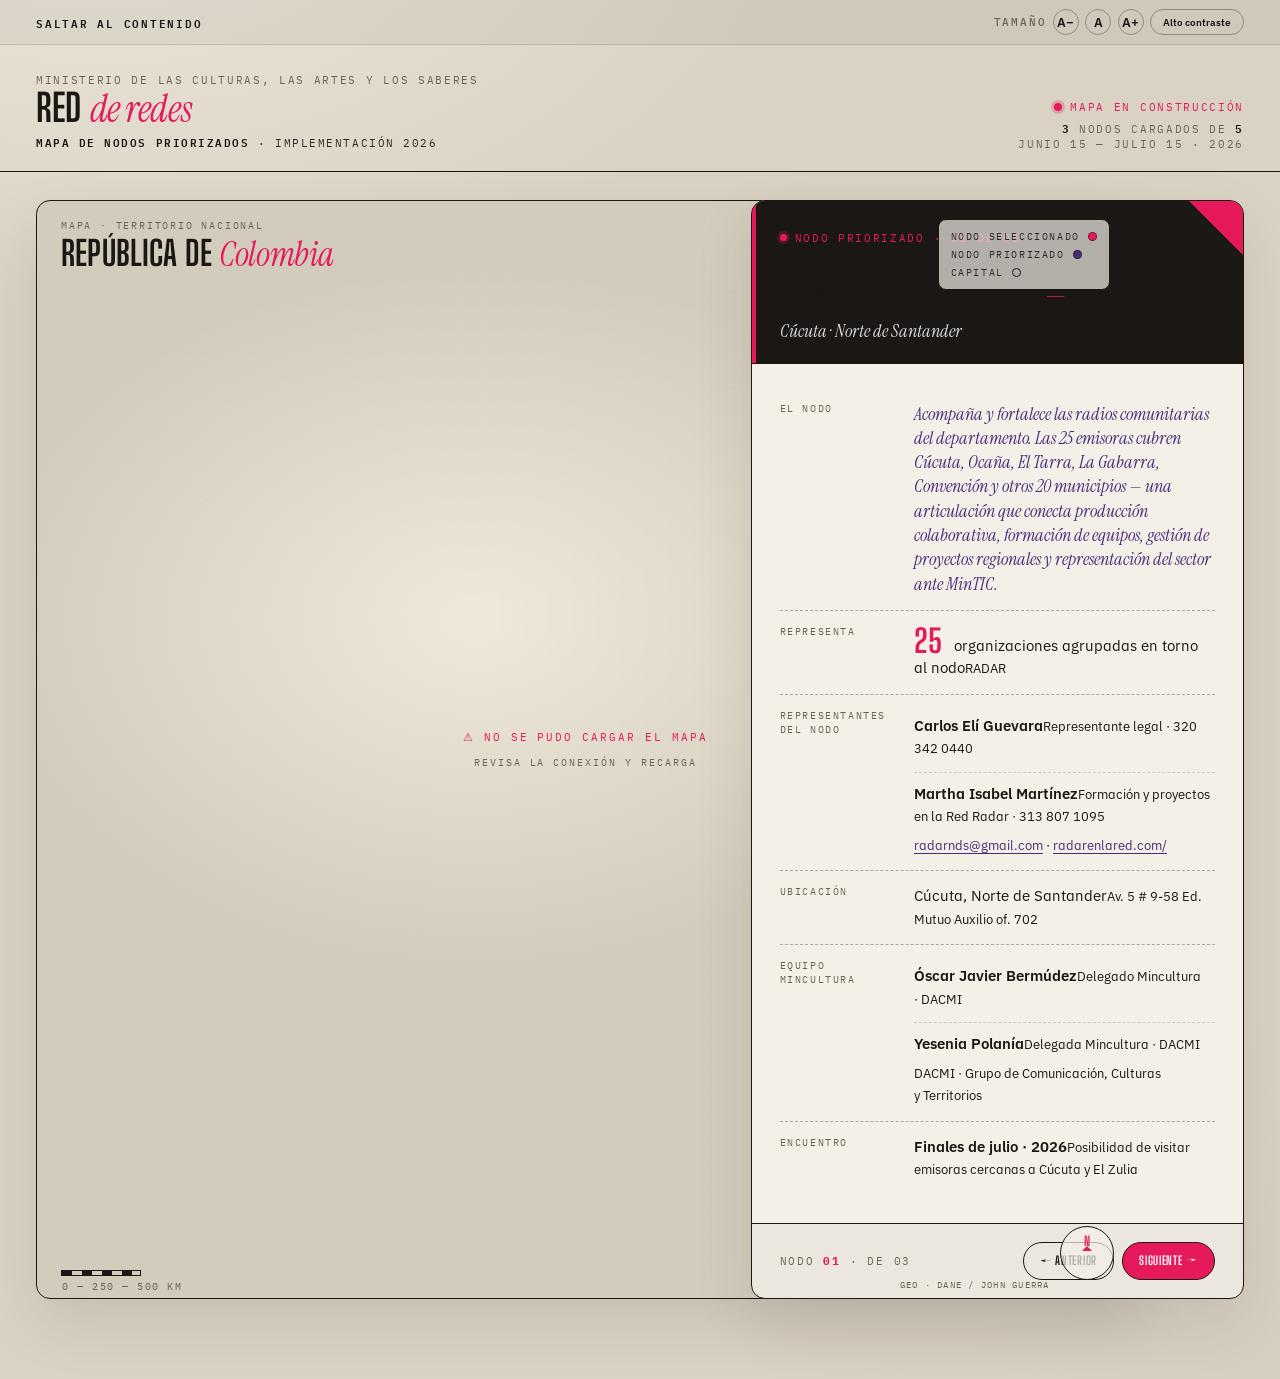
==== commit 2f1b7ebb: "feat: diseño responsive — móvil, tablet y desktop" ====
--- a/ui_kits/red_de_redes/index.html
+++ b/ui_kits/red_de_redes/index.html
@@ -72,7 +72,9 @@
 
   /* MAP STAGE */
   .stage{
-    position:relative;min-height:880px;
+    position:relative;
+    /* aspect-ratio keeps the square Colombia map proportional on every screen */
+    aspect-ratio:1/1;
     background:
       radial-gradient(700px 500px at 40% 38%,#efe9da 0%,transparent 70%),
       #d3ccbd;
@@ -329,8 +331,98 @@
   }
   .counter b{color:#e6195b;font-weight:700}
 
-  @media (max-width:1080px){
-    main{grid-template-columns:1fr}
+  /* ================================================================
+     RESPONSIVE
+     ================================================================ */
+
+  /* --- Tablet / stacked (≤ 1079 px) ----------------------------- */
+  @media (max-width:1079px){
+    main{
+      grid-template-columns:1fr;
+      padding:20px 24px 60px;
+      gap:20px;
+    }
+    /* On stacked layout the ficha sits below — cap height so it
+       doesn't push everything off screen on landscape tablets */
+    .ficha{ max-height:70vh; }
+    .ficha-body{ max-height:calc(70vh - 180px); }
+  }
+
+  /* --- Large phones / small tablets in portrait (≤ 767 px) ------- */
+  @media (max-width:767px){
+    /* a11y bar: tighter, wrap the buttons */
+    .a11y-strip{
+      padding:7px 16px;
+      flex-wrap:wrap;
+      row-gap:4px;
+    }
+
+    /* header: stack brand + meta, reduce h1 */
+    header.top{
+      flex-direction:column;
+      align-items:flex-start;
+      gap:10px;
+      padding:14px 18px 12px;
+    }
+    .brand h1{ font-size:28px; }
+    header .meta{ text-align:left; }
+
+    /* main */
+    main{ padding:14px 14px 40px; gap:14px; }
+
+    /* stage head: smaller title + legend */
+    .stage-head{ top:12px; left:14px; right:14px; gap:10px; }
+    .stage-head h2{ font-size:22px; }
+    .legend{ padding:7px 9px; gap:3px; font-size:9px; }
+    .legend i{ width:7px; height:7px; }
+
+    /* node dots: slightly larger tap targets */
+    .node.nodo{ width:22px; height:22px; }
+
+    /* node labels: hide non-selected ones — too cramped on mobile.
+       Only the active label stays visible (in red). */
+    .node-label{ opacity:0; pointer-events:none; transition:opacity .2s; }
+    .node-label.selected{
+      opacity:1;
+      font-size:12px;
+      /* selected label floats right of the dot by default */
+    }
+    .node-label.selected small{ font-size:8.5px; }
+
+    /* compass + scale: compress */
+    .compass{ width:40px; height:40px; font-size:11px; bottom:12px; right:12px; }
+    .scale{ bottom:14px; left:12px; font-size:8.5px; }
+    .scale .bar{ width:60px; }
+    .map-attrib{ display:none; }
+
+    /* ficha: uncap height (it's already below the map in stacked layout) */
+    .ficha{ max-height:none; }
+    .ficha-body{ max-height:none; }
+    .ficha-hero{ padding:18px 18px 14px; }
+    .ficha-hero h3{ font-size:24px; }
+    .ficha-hero .lugar{ font-size:15px; }
+    .ficha-body{ padding:16px 18px 20px; }
+    .row{ grid-template-columns:88px 1fr; gap:10px; padding:10px 0; }
+    .row .v.lead{ font-size:15px; }
+    .row .v .num{ font-size:26px; }
+    .ficha-footer{ padding:14px 18px; }
+    .ctrl{ height:36px; padding:0 14px; font-size:11px; }
+  }
+
+  /* --- Small phones (≤ 480 px) ----------------------------------- */
+  @media (max-width:480px){
+    .brand h1{ font-size:24px; }
+    .brand .eye{ font-size:9.5px; }
+    /* Minimal a11y strip — just the buttons */
+    .a11y-strip .skip{ display:none; }
+    /* Stage fills nearly full width */
+    main{ padding:10px 10px 32px; gap:10px; }
+    .stage-head h2{ font-size:18px; }
+    .legend{ font-size:8.5px; }
+    /* ficha */
+    .ficha-hero h3{ font-size:20px; }
+    .row{ grid-template-columns:76px 1fr; }
+    .row .v{ font-size:14px; }
   }
 </style>
 </head>
@@ -521,22 +613,26 @@
     });
   });
 
-  /* simple equirectangular fit, latitude-corrected */
+  /* simple equirectangular fit, latitude-corrected
+     IMPORTANT: cosLat must be applied BOTH to lonRange (for the scale)
+     AND to (lon - minLon) inside projector (for each point's X).
+     Using cosLat only in one place causes systematic horizontal drift. */
   const midLat = (minLat+maxLat)/2;
   const cosLat = Math.cos(midLat * Math.PI/180);
-  const lonRange = (maxLon-minLon) * cosLat;
-  const latRange = (maxLat-minLat);
+  const lonRange = (maxLon - minLon) * cosLat;   // width in "corrected" degrees
+  const latRange = (maxLat - minLat);             // height in degrees
 
   const aw = W - 2*PAD;
   const ah = H - 2*PAD;
-  // scale to fit
+  // scale: fit the corrected bounding box inside the canvas
   const sx = aw / lonRange;
   const sy = ah / latRange;
-  const s = Math.min(sx, sy) * 0.96;
-  const ox = PAD + (aw - lonRange*s)/2;
-  const oy = PAD + (ah - latRange*s)/2;
+  const s  = Math.min(sx, sy) * 0.96;
+  const ox = PAD + (aw - lonRange * s) / 2;
+  const oy = PAD + (ah - latRange * s) / 2;
 
   projector = function(lon, lat){
+    // apply cosLat to lon offset — same factor used in lonRange → consistent
     const x = ox + (lon - minLon) * cosLat * s;
     const y = oy + (maxLat - lat) * s;
     return {x, y};
@@ -584,18 +680,21 @@
   });
   document.getElementById('axons').innerHTML = axHTML;
 
-  /* place nodes */
+  /* place nodes — use PERCENTAGES (not px) so they scale 1:1 with the
+     SVG viewBox (0 0 880 880) regardless of the rendered element width */
+  const toP = (v, dim) => (v / dim * 100).toFixed(3) + '%';
   const layer = document.getElementById('nodesLayer');
   let html = '';
   // Capital reference (small ring, non-clickable)
-  html += `<div class="capital-ref" style="left:${cap.x}px;top:${cap.y}px"></div>`;
+  html += `<div class="capital-ref" style="left:${toP(cap.x,W)};top:${toP(cap.y,H)}"></div>`;
 
   nodos.forEach((n, i)=>{
     const p = projector(n.lon, n.lat);
     n._x = p.x; n._y = p.y;
-    const labelClass = n.id==='cucuta' ? '' : 'left'; // cucuta is far right, label goes right; others to the left
-    html += `<button class="node nodo ${i===0?'selected':''}" data-id="${n.id}" style="left:${p.x}px;top:${p.y}px" aria-label="${n.city} — ${n.red}"></button>`;
-    html += `<div class="node-label ${labelClass} ${i===0?'selected':''}" data-label-id="${n.id}" style="left:${p.x}px;top:${p.y}px">${n.city}<small>${n.red}</small></div>`;
+    // Cúcuta is on the right edge — label to the left; Quibdó is left — label to the right
+    const labelClass = n.id==='quibdo' ? '' : 'left';
+    html += `<button class="node nodo ${i===0?'selected':''}" data-id="${n.id}" style="left:${toP(p.x,W)};top:${toP(p.y,H)}" aria-label="${n.city} — ${n.red}"></button>`;
+    html += `<div class="node-label ${labelClass} ${i===0?'selected':''}" data-label-id="${n.id}" style="left:${toP(p.x,W)};top:${toP(p.y,H)}">${n.city}<small>${n.red}</small></div>`;
   });
   layer.innerHTML = html;
 
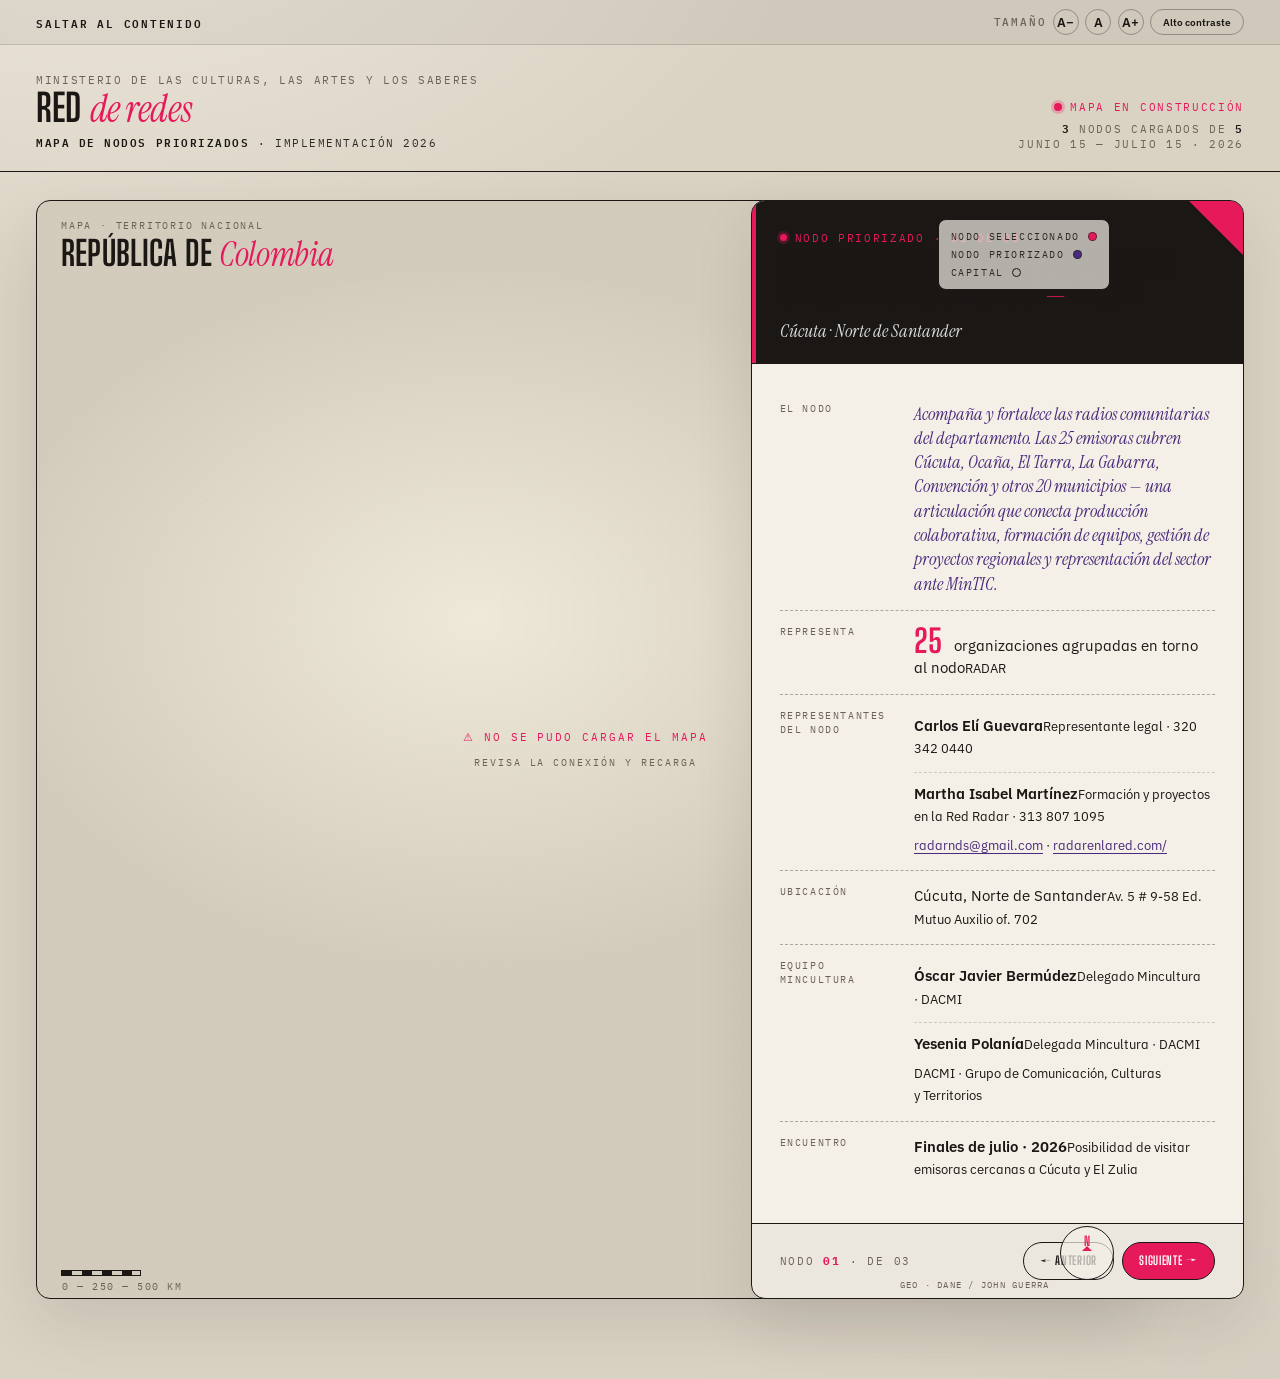
==== commit 20e5af56: "feat: zoom al nodo, hint móvil 'Ver ficha ↓' y auto-scroll" ====
--- a/ui_kits/red_de_redes/index.html
+++ b/ui_kits/red_de_redes/index.html
@@ -229,6 +229,59 @@
     color:var(--rdr-ink-mute);text-transform:uppercase;letter-spacing:0.14em;
   }
 
+  /* ---- zoom wrapper (animates map + nodes together) ---- */
+  .map-wrap{
+    position:absolute;inset:0;
+    transform-origin:0 0;
+    transition:transform 0.55s cubic-bezier(0.4,0,0.2,1);
+    will-change:transform;
+  }
+
+  /* ---- zoom reset button ---- */
+  .zoom-reset{
+    position:absolute;bottom:68px;left:24px;z-index:25;
+    display:none;align-items:center;gap:6px;
+    height:30px;padding:0 12px;border-radius:99px;
+    background:rgba(244,240,232,0.92);border:1.5px solid var(--rdr-ink);
+    cursor:pointer;
+    font-family:var(--rdr-font-mono);font-size:9.5px;
+    text-transform:uppercase;letter-spacing:0.14em;color:var(--rdr-ink);
+    box-shadow:0 4px 14px rgba(26,23,21,0.14);
+    transition:all .15s var(--rdr-ease);
+    animation:fadeInUp .3s ease forwards;
+  }
+  .zoom-reset:hover{background:var(--rdr-ink);color:#fff}
+  @keyframes fadeInUp{
+    from{opacity:0;transform:translateY(6px)}
+    to{opacity:1;transform:translateY(0)}
+  }
+
+  /* ---- scroll hint (mobile only) ---- */
+  .scroll-hint{
+    position:absolute;bottom:16px;left:50%;transform:translateX(-50%);
+    z-index:25;display:none;align-items:center;gap:8px;
+    background:#e6195b;color:#fff;border-radius:99px;
+    padding:11px 20px;
+    font-family:var(--rdr-font-mono);font-size:10.5px;
+    text-transform:uppercase;letter-spacing:0.14em;white-space:nowrap;
+    box-shadow:0 6px 24px rgba(230,25,91,0.40);
+    pointer-events:none;
+  }
+  .scroll-hint.visible{
+    display:flex;
+    animation:shFloat .45s ease forwards, shFade .35s ease 2.4s forwards;
+  }
+  @keyframes shFloat{
+    from{opacity:0;transform:translateX(-50%) translateY(10px)}
+    to{opacity:1;transform:translateX(-50%) translateY(0)}
+  }
+  @keyframes shFade{to{opacity:0}}
+  .scroll-hint-arrow{
+    display:inline-block;
+    animation:bounce 1s ease-in-out infinite;
+  }
+  @keyframes bounce{0%,100%{transform:translateY(0)}50%{transform:translateY(3px)}}
+
   /* FICHA panel */
   .ficha{
     background:#f4f0e8;border:1.5px solid var(--rdr-ink);border-radius:14px;
@@ -471,18 +524,27 @@
       <div>Cargando geografía · Colombia</div>
     </div>
 
-    <svg class="map-svg" id="mapSvg" viewBox="0 0 880 880" preserveAspectRatio="xMidYMid meet">
-      <defs>
-        <filter id="ink"><feTurbulence type="fractalNoise" baseFrequency="0.9" numOctaves="2" seed="9"/><feDisplacementMap in="SourceGraphic" scale="0.6"/></filter>
-      </defs>
-      <g id="depts" fill="rgba(234,217,204,0.4)" stroke="rgba(26,23,21,0.35)" stroke-width="0.7" stroke-linejoin="round"></g>
-      <path id="outline" fill="none" stroke="var(--rdr-ink)" stroke-width="1.6" stroke-linejoin="round"></path>
-
-      <!-- mesh: subtle connections from each nodo to capital -->
-      <g id="axons" stroke="#4a2a7a" stroke-width="1.0" fill="none" stroke-opacity="0.55" stroke-dasharray="3 4"></g>
-    </svg>
-
-    <div class="nodes" id="nodesLayer"></div>
+    <!-- map-wrap: single element we transform for zoom (SVG + nodes move together) -->
+    <div class="map-wrap" id="mapWrap">
+      <svg class="map-svg" id="mapSvg" viewBox="0 0 880 880" preserveAspectRatio="xMidYMid meet">
+        <defs>
+          <filter id="ink"><feTurbulence type="fractalNoise" baseFrequency="0.9" numOctaves="2" seed="9"/><feDisplacementMap in="SourceGraphic" scale="0.6"/></filter>
+        </defs>
+        <g id="depts" fill="rgba(234,217,204,0.4)" stroke="rgba(26,23,21,0.35)" stroke-width="0.7" stroke-linejoin="round"></g>
+        <path id="outline" fill="none" stroke="var(--rdr-ink)" stroke-width="1.6" stroke-linejoin="round"></path>
+        <!-- mesh: subtle connections from each nodo to capital -->
+        <g id="axons" stroke="#4a2a7a" stroke-width="1.0" fill="none" stroke-opacity="0.55" stroke-dasharray="3 4"></g>
+      </svg>
+      <div class="nodes" id="nodesLayer"></div>
+    </div>
+
+    <!-- zoom reset: appears when map is zoomed in -->
+    <button class="zoom-reset" id="zoomReset" onclick="resetZoom()" aria-label="Ver mapa completo">↺ Vista completa</button>
+
+    <!-- scroll hint: mobile only — appears after selecting a node -->
+    <div class="scroll-hint" id="scrollHint" aria-live="polite">
+      Ver ficha <span class="scroll-hint-arrow">↓</span>
+    </div>
 
     <div class="map-attrib">geo · DANE / John Guerra</div>
     <div class="scale"><span class="bar"></span></div>
@@ -704,6 +766,9 @@
   });
 
   document.getElementById('loading').style.display='none';
+
+  // Zoom to the initially selected node once the map is ready
+  zoomToNode(nodos[current]);
 }
 
 /* =====================================================================
@@ -781,6 +846,57 @@
   document.getElementById('nextBtn').onclick = ()=>{ const ni = (current+1)%nodos.length; select(nodos[ni].id); };
 }
 
+/* =====================================================================
+   ZOOM — centers the clicked node in the stage viewport
+===================================================================== */
+const ZOOM_S = 2.2; // zoom scale factor
+
+function zoomToNode(n){
+  if(!n || n._x == null) return; // map not loaded yet
+  const stage = document.querySelector('.stage');
+  const W = stage.clientWidth;
+  const H = stage.clientHeight;
+  // n._x / n._y are in 0-880 SVG space; normalize to 0-1
+  const nx = n._x / 880;
+  const ny = n._y / 880;
+  // With transform-origin 0 0 and transform: translate(tx,ty) scale(S):
+  // the point (nx*W, ny*H) maps to (nx*W*S + tx, ny*H*S + ty).
+  // We want that to equal (W/2, H/2) → center of stage.
+  const tx = W/2 - nx * W * ZOOM_S;
+  const ty = H/2 - ny * H * ZOOM_S;
+  const wrap = document.getElementById('mapWrap');
+  wrap.style.transformOrigin = '0 0';
+  wrap.style.transform = `translate(${tx.toFixed(1)}px,${ty.toFixed(1)}px) scale(${ZOOM_S})`;
+  // Show reset button
+  const btn = document.getElementById('zoomReset');
+  btn.style.display = 'flex';
+  // Force re-trigger animation
+  btn.style.animation = 'none';
+  btn.offsetHeight;
+  btn.style.animation = '';
+}
+
+function resetZoom(){
+  const wrap = document.getElementById('mapWrap');
+  wrap.style.transform = 'translate(0px,0px) scale(1)';
+  document.getElementById('zoomReset').style.display = 'none';
+}
+
+/* =====================================================================
+   SCROLL HINT — mobile: animated pill nudging user to scroll down
+===================================================================== */
+let _hintTimer;
+function showScrollHint(){
+  if(window.innerWidth >= 1080) return; // desktop doesn't need it
+  const hint = document.getElementById('scrollHint');
+  hint.classList.remove('visible');
+  clearTimeout(_hintTimer);
+  // Force reflow so the animation restarts cleanly
+  void hint.offsetWidth;
+  hint.classList.add('visible');
+  _hintTimer = setTimeout(()=>{ hint.classList.remove('visible'); }, 3000);
+}
+
 function select(id){
   current = nodos.findIndex(n=>n.id===id);
   document.querySelectorAll('.node.nodo').forEach(el=>{
@@ -789,7 +905,16 @@
   document.querySelectorAll('.node-label').forEach(el=>{
     el.classList.toggle('selected', el.dataset.labelId===id);
   });
+  // Zoom map to selected node
+  zoomToNode(nodos[current]);
   renderFicha();
+  // Mobile: show hint + auto-scroll to ficha after zoom starts
+  if(window.innerWidth < 1080){
+    showScrollHint();
+    setTimeout(()=>{
+      document.getElementById('ficha').scrollIntoView({behavior:'smooth', block:'start'});
+    }, 600);
+  }
 }
 
 renderFicha();
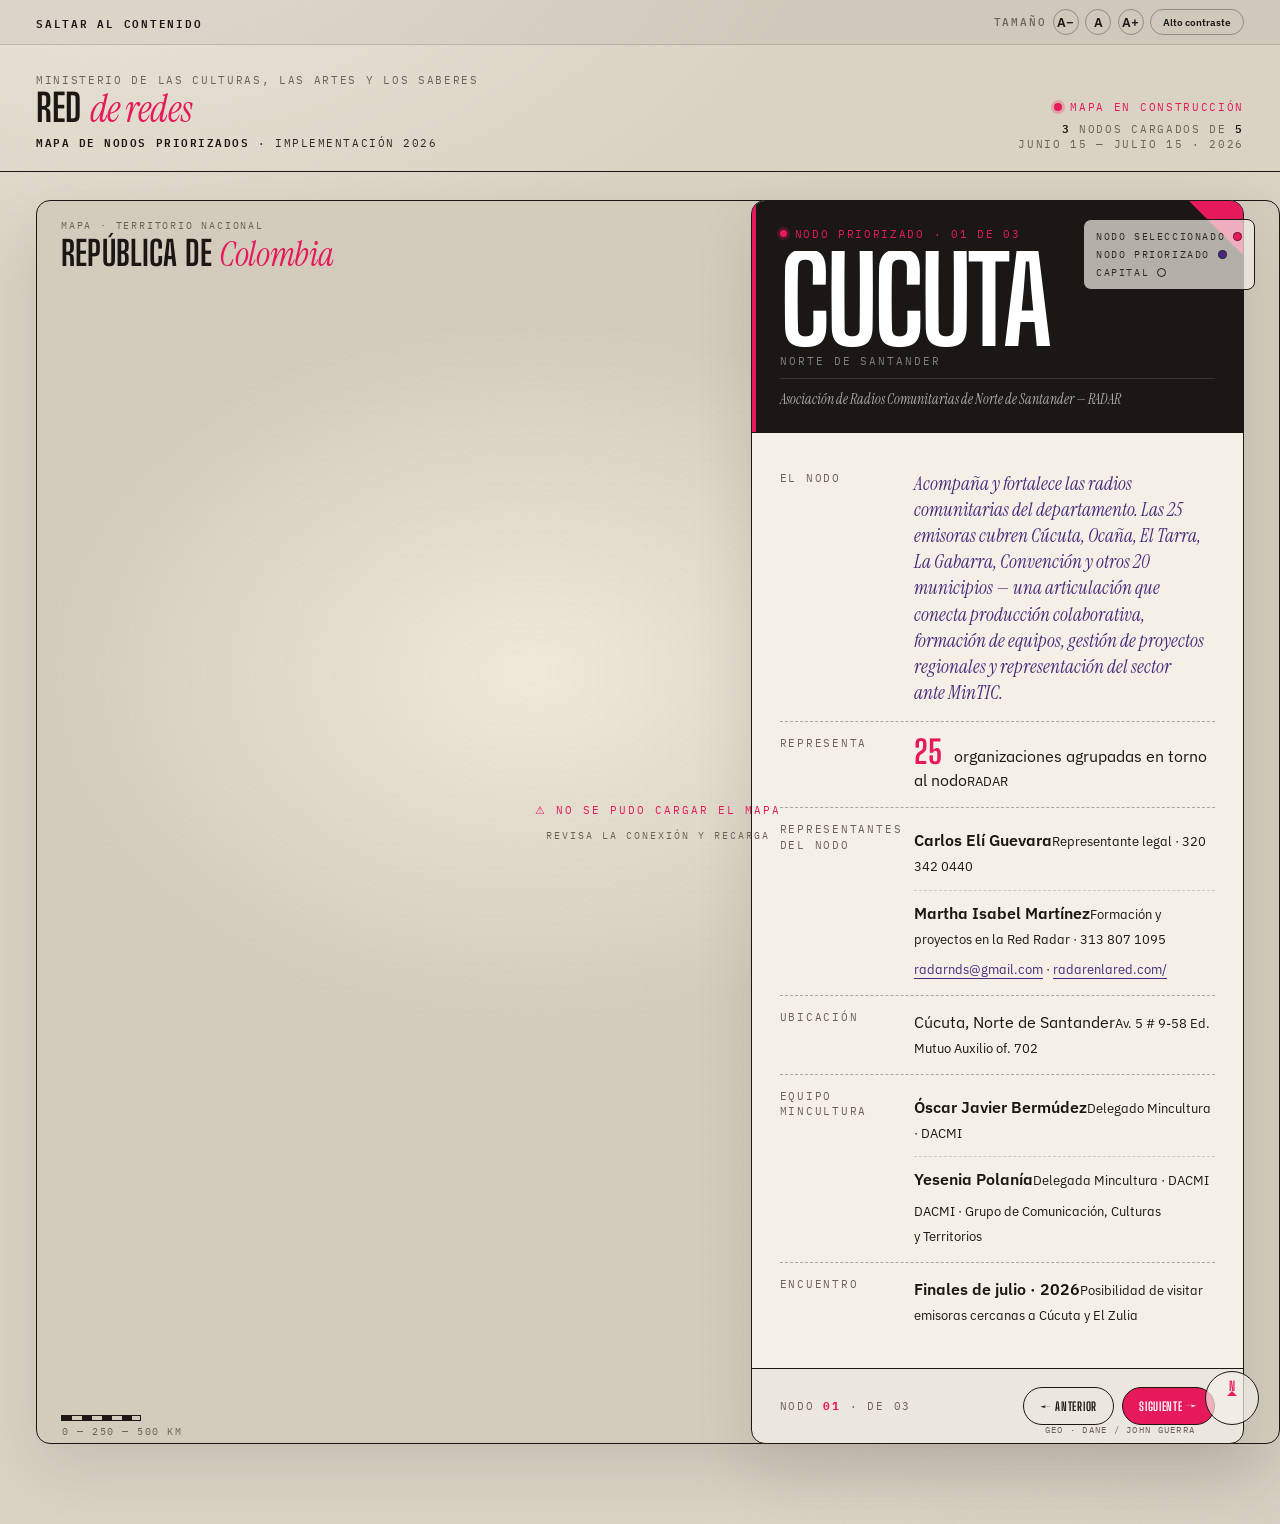
==== commit 01eef687: "feat: ciudad gigante en ficha, click-fondo resetea zoom, legibilidad mejorada" ====
--- a/ui_kits/red_de_redes/index.html
+++ b/ui_kits/red_de_redes/index.html
@@ -294,7 +294,7 @@
     border-top:54px solid #e6195b;border-left:54px solid transparent;z-index:5;
   }
   .ficha-hero{
-    padding:24px 28px 20px;background:#1a1715;color:#fff;
+    padding:20px 28px 22px;background:#1a1715;color:#fff;
     border-bottom:1.5px solid var(--rdr-ink);position:relative;overflow:hidden;
   }
   .ficha-hero::after{
@@ -302,7 +302,7 @@
   }
   .ficha-hero .eye{
     font-family:var(--rdr-font-mono);font-size:10.5px;
-    text-transform:uppercase;letter-spacing:0.16em;color:#e6195b;margin-bottom:6px;
+    text-transform:uppercase;letter-spacing:0.16em;color:#e6195b;margin-bottom:4px;
     display:inline-flex;align-items:center;gap:8px;
   }
   .ficha-hero .eye::before{
@@ -310,17 +310,25 @@
     box-shadow:0 0 0 3px rgba(230,25,91,.25);
     animation:p 1.6s ease-in-out infinite;
   }
-  .ficha-hero h3{
+  /* City name — the massive editorial centrepiece */
+  .ficha-city{
     font-family:var(--rdr-font-display);font-weight:700;text-transform:uppercase;
-    font-size:32px;line-height:0.92;margin:0;letter-spacing:0.005em;text-wrap:balance;
-  }
-  .ficha-hero h3 em{
-    font-family:var(--rdr-font-editorial);font-style:italic;font-weight:400;
-    text-transform:none;letter-spacing:-0.012em;color:#e6195b;
-  }
-  .ficha-hero .lugar{
-    font-family:var(--rdr-font-editorial);font-style:italic;font-size:18px;
-    color:rgba(255,255,255,0.85);margin-top:8px;
+    font-size:clamp(64px, 10vw, 120px);
+    line-height:0.83;letter-spacing:-0.025em;
+    color:#fff;margin:6px 0 4px;
+    /* let it overflow the right edge gracefully on narrow panels */
+    overflow:hidden;white-space:nowrap;text-overflow:clip;
+  }
+  .ficha-dept{
+    font-family:var(--rdr-font-mono);font-size:11px;
+    text-transform:uppercase;letter-spacing:0.18em;
+    color:rgba(255,255,255,0.45);margin-bottom:10px;
+  }
+  .ficha-red-name{
+    font-family:var(--rdr-font-editorial);font-style:italic;
+    font-size:14px;line-height:1.45;
+    color:rgba(255,255,255,0.65);
+    border-top:1px solid rgba(255,255,255,0.12);padding-top:10px;
   }
 
   .ficha-body{padding:24px 28px 28px;overflow-y:auto;flex:1}
@@ -330,18 +338,18 @@
   }
   .row:last-child{border-bottom:none}
   .row .k{
-    font-family:var(--rdr-font-mono);font-size:10px;
+    font-family:var(--rdr-font-mono);font-size:11px;
     text-transform:uppercase;letter-spacing:0.16em;color:var(--rdr-ink-mute);
     line-height:1.4;
   }
   .row .v{
-    font-family:var(--rdr-font-body);font-size:15px;line-height:1.5;
+    font-family:var(--rdr-font-body);font-size:16px;line-height:1.55;
     color:var(--rdr-ink);text-wrap:pretty;
   }
   .row .v b{font-weight:600;color:var(--rdr-ink)}
   .row .v.lead{
     font-family:var(--rdr-font-editorial);font-style:italic;
-    font-size:18px;color:var(--rdr-morado);line-height:1.35;text-wrap:pretty;
+    font-size:19px;color:var(--rdr-morado);line-height:1.38;text-wrap:pretty;
   }
   .row .v .num{
     font-family:var(--rdr-font-display);font-weight:700;
@@ -795,8 +803,9 @@
   ficha.innerHTML = `
     <div class="ficha-hero">
       <div class="eye">Nodo priorizado · ${String(current+1).padStart(2,'0')} de ${String(nodos.length).padStart(2,'0')}</div>
-      <h3>${n.redLong.replace(/—/, '<em>—</em>')}</h3>
-      <div class="lugar">${n.city} · ${n.departamento}</div>
+      <div class="ficha-city">${n.city}</div>
+      <div class="ficha-dept">${n.departamento}</div>
+      <div class="ficha-red-name">${n.redLong}</div>
     </div>
 
     <div class="ficha-body">
@@ -919,6 +928,14 @@
 
 renderFicha();
 loadMap();
+
+/* Click on map background (not on a node) → reset zoom */
+document.querySelector('.stage').addEventListener('click', function(e){
+  // Ignore clicks that originated on a node button, the reset button, or UI overlays
+  if(!e.target.closest('.node, #zoomReset, .stage-head, .legend, .scroll-hint')){
+    resetZoom();
+  }
+});
 </script>
 
 </body>
